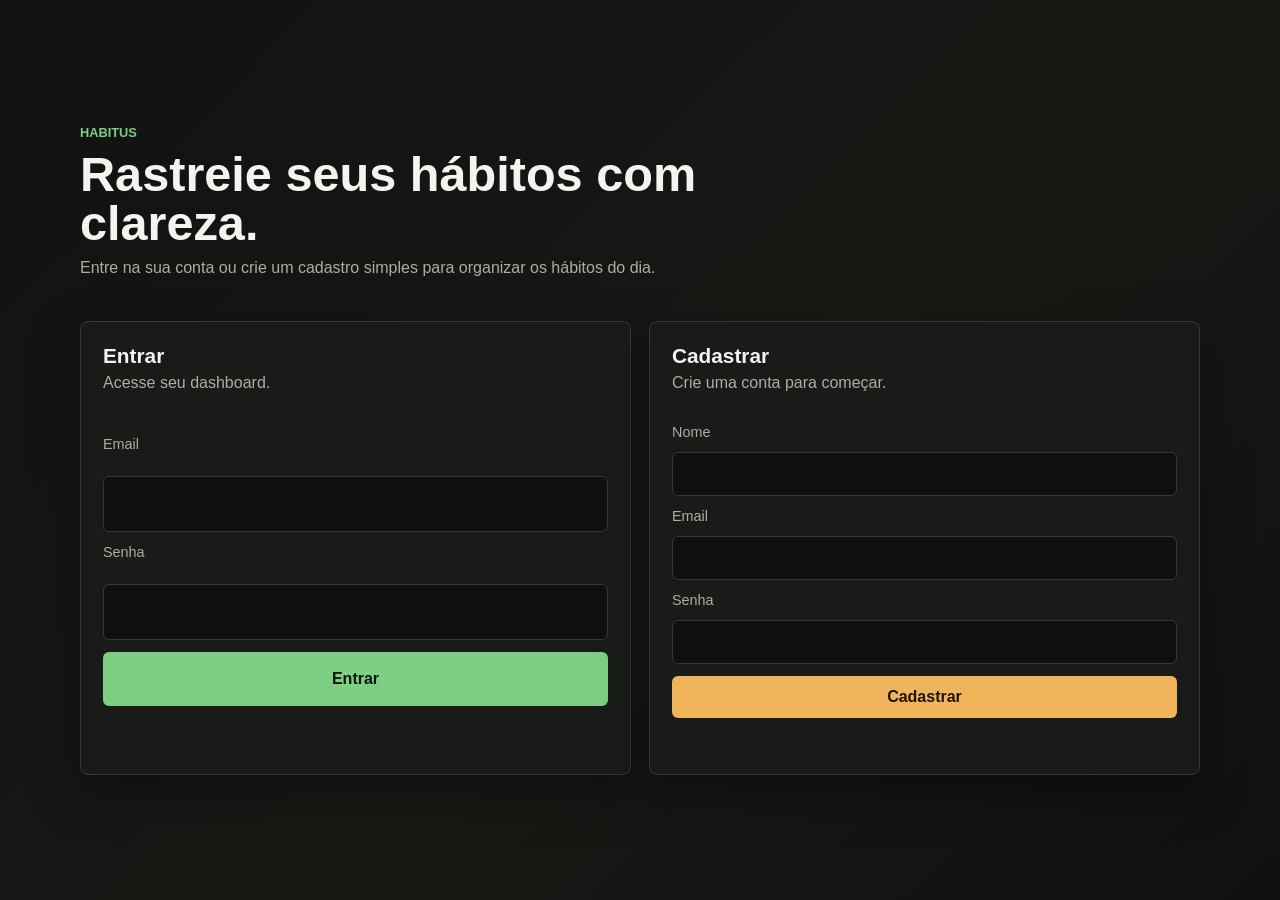
==== Habitus.Frontend/dashboard.html @ 4e9a1e24 "Front-end simples feito" ====
<!DOCTYPE html>
<html lang="pt-BR">
<head>
    <meta charset="UTF-8">
    <meta name="viewport" content="width=device-width, initial-scale=1.0">
    <title>Habitus - Dashboard</title>
    <link rel="stylesheet" href="css/style.css">
</head>
<body>
    <header class="topbar">
        <div>
            <p class="eyebrow">Dashboard</p>
            <h1>Olá, <span id="userName">usuário</span></h1>
        </div>
        <button id="logoutButton" class="ghost-button" type="button">Sair</button>
    </header>

    <main class="dashboard-shell">
        <section class="metrics-grid" aria-label="Métricas do dia">
            <article class="metric-card">
                <span>Total de hábitos</span>
                <strong id="totalHabitos">0</strong>
            </article>
            <article class="metric-card">
                <span>Concluídos</span>
                <strong id="habitosConcluidos">0</strong>
            </article>
            <article class="metric-card">
                <span>Taxa de conclusão</span>
                <strong id="taxaConclusao">0%</strong>
            </article>
        </section>

        <section class="content-grid">
            <form id="habitForm" class="panel form-panel">
                <div class="section-heading">
                    <h2 id="habitFormTitle">Novo hábito</h2>
                    <p>Defina um hábito para uma data específica.</p>
                </div>

                <input id="habitId" type="hidden">

                <label for="habitNome">Nome</label>
                <input id="habitNome" name="nome" type="text" required>

                <label for="habitDescricao">Descrição</label>
                <textarea id="habitDescricao" name="descricao" rows="4" required></textarea>

                <label for="habitData">Data</label>
                <input id="habitData" name="data" type="date" required>

                <div class="button-row">
                    <button id="saveHabitButton" type="submit">Salvar</button>
                    <button id="cancelEditButton" class="ghost-button hidden" type="button">Cancelar</button>
                </div>

                <p id="habitMessage" class="message" role="status"></p>
            </form>

            <section class="panel habits-panel">
                <div class="section-heading row-heading">
                    <div>
                        <h2>Meus hábitos</h2>
                        <p>Itens vinculados ao usuário logado.</p>
                    </div>
                    <button id="refreshButton" class="ghost-button" type="button">Atualizar</button>
                </div>

                <div id="habitsList" class="habits-list" aria-live="polite"></div>
            </section>
        </section>
    </main>

    <script src="js/api.js"></script>
    <script src="js/dashboard.js"></script>
</body>
</html>
---- Habitus.Frontend/css/style.css ----
:root {
    color-scheme: dark;
    --bg: #111211;
    --surface: #1a1c1a;
    --surface-strong: #232620;
    --border: #34382f;
    --text: #f2f4ef;
    --muted: #a9b0a2;
    --accent: #7ccf83;
    --accent-strong: #5bbf65;
    --warning: #f0b45b;
    --danger: #ef6a5f;
    --shadow: rgba(0, 0, 0, 0.35);
}

* {
    box-sizing: border-box;
}

body {
    min-height: 100vh;
    margin: 0;
    background: linear-gradient(135deg, #111211 0%, #171915 55%, #10110f 100%);
    color: var(--text);
    font-family: Arial, Helvetica, sans-serif;
}

.auth-page {
    display: grid;
    place-items: center;
    padding: 32px 18px;
}

.auth-shell,
.dashboard-shell,
.topbar {
    width: min(1120px, 100%);
    margin: 0 auto;
}

.auth-shell {
    display: grid;
    gap: 28px;
}

.brand-panel {
    max-width: 720px;
}

.eyebrow {
    margin: 0 0 10px;
    color: var(--accent);
    font-size: 0.8rem;
    font-weight: 700;
    letter-spacing: 0;
    text-transform: uppercase;
}

h1,
h2,
p {
    margin-top: 0;
}

h1 {
    margin-bottom: 12px;
    font-size: clamp(2rem, 3.8vw, 4rem);
    line-height: 1;
}

h2 {
    margin-bottom: 6px;
    font-size: 1.3rem;
}

.muted,
.section-heading p,
.metric-card span,
.habit-meta {
    color: var(--muted);
}

.auth-grid,
.content-grid,
.metrics-grid {
    display: grid;
    gap: 18px;
}

.auth-grid {
    grid-template-columns: repeat(2, minmax(0, 1fr));
}

.content-grid {
    grid-template-columns: minmax(280px, 380px) minmax(0, 1fr);
    align-items: start;
}

.metrics-grid {
    grid-template-columns: repeat(3, minmax(0, 1fr));
    margin-bottom: 18px;
}

.panel,
.metric-card {
    border: 1px solid var(--border);
    border-radius: 8px;
    background: rgba(26, 28, 26, 0.92);
    box-shadow: 0 18px 50px var(--shadow);
}

.form-panel {
    display: grid;
    gap: 12px;
    padding: 22px;
}

.habits-panel {
    padding: 22px;
}

.section-heading {
    margin-bottom: 4px;
}

.row-heading,
.topbar,
.habit-actions,
.button-row,
.habit-status-row {
    display: flex;
    align-items: center;
    gap: 12px;
}

.row-heading,
.topbar {
    justify-content: space-between;
}

.topbar {
    padding: 28px 18px 18px;
}

.dashboard-shell {
    padding: 0 18px 36px;
}

label {
    color: var(--muted);
    font-size: 0.9rem;
}

input,
textarea {
    width: 100%;
    border: 1px solid var(--border);
    border-radius: 6px;
    background: #10110f;
    color: var(--text);
    font: inherit;
    padding: 12px 13px;
    outline: none;
}

input:focus,
textarea:focus {
    border-color: var(--accent);
    box-shadow: 0 0 0 3px rgba(124, 207, 131, 0.16);
}

button {
    border: 0;
    border-radius: 6px;
    background: var(--accent);
    color: #0d140e;
    cursor: pointer;
    font: inherit;
    font-weight: 700;
    min-height: 42px;
    padding: 10px 16px;
    transition: transform 0.16s ease, background 0.16s ease, border-color 0.16s ease;
}

button:hover {
    background: var(--accent-strong);
    transform: translateY(-1px);
}

button:disabled {
    cursor: wait;
    opacity: 0.7;
    transform: none;
}

.secondary-button {
    background: var(--warning);
    color: #1d1305;
}

.secondary-button:hover {
    background: #d9993d;
}

.ghost-button {
    border: 1px solid var(--border);
    background: transparent;
    color: var(--text);
}

.ghost-button:hover {
    border-color: var(--accent);
    background: rgba(124, 207, 131, 0.08);
}

.danger-button {
    background: transparent;
    border: 1px solid rgba(239, 106, 95, 0.55);
    color: #ffb7b0;
}

.danger-button:hover {
    background: rgba(239, 106, 95, 0.12);
}

.message {
    min-height: 22px;
    margin: 0;
    color: var(--muted);
    font-size: 0.92rem;
}

.message.success {
    color: var(--accent);
}

.message.error {
    color: #ff9d95;
}

.metric-card {
    display: grid;
    gap: 8px;
    padding: 18px;
}

.metric-card strong {
    font-size: 2rem;
}

.habits-list {
    display: grid;
    gap: 12px;
}

.habit-card {
    border: 1px solid var(--border);
    border-radius: 8px;
    background: var(--surface-strong);
    padding: 16px;
}

.habit-card.done {
    border-color: rgba(124, 207, 131, 0.52);
}

.habit-title {
    display: flex;
    justify-content: space-between;
    gap: 12px;
    margin-bottom: 8px;
}

.habit-title h3 {
    margin: 0;
    font-size: 1.05rem;
}

.status-pill {
    align-self: flex-start;
    border-radius: 999px;
    background: rgba(240, 180, 91, 0.14);
    color: #f8d39d;
    font-size: 0.78rem;
    padding: 5px 9px;
    white-space: nowrap;
}

.habit-card.done .status-pill {
    background: rgba(124, 207, 131, 0.14);
    color: #b9f2bd;
}

.habit-description {
    margin-bottom: 12px;
    color: #dce1d7;
}

.habit-actions {
    flex-wrap: wrap;
    justify-content: flex-end;
    margin-top: 14px;
}

.habit-actions button,
.button-row button {
    min-height: 38px;
}

.empty-state {
    border: 1px dashed var(--border);
    border-radius: 8px;
    color: var(--muted);
    padding: 28px;
    text-align: center;
}

.hidden {
    display: none;
}

@media (max-width: 820px) {
    .auth-grid,
    .content-grid,
    .metrics-grid {
        grid-template-columns: 1fr;
    }

    .topbar {
        align-items: flex-start;
        flex-direction: column;
    }

    .row-heading {
        align-items: flex-start;
        flex-direction: column;
    }
}
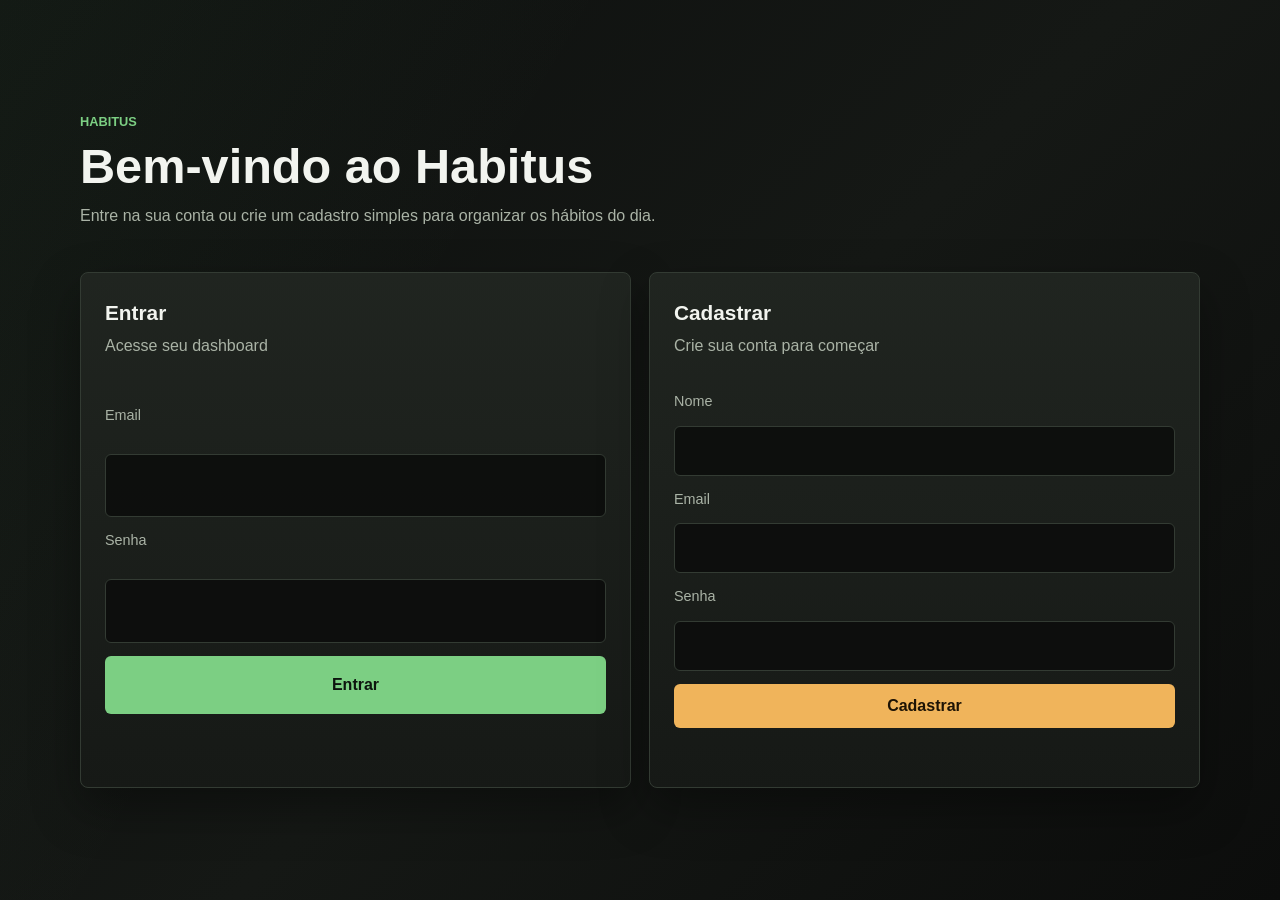
==== commit c51dbe1b: "Ajustes finais" ====
--- a/Habitus.Frontend/dashboard.html
+++ b/Habitus.Frontend/dashboard.html
@@ -7,10 +7,11 @@
     <link rel="stylesheet" href="css/style.css">
 </head>
 <body>
-    <header class="topbar">
+    <header class="topbar dashboard-hero">
         <div>
             <p class="eyebrow">Dashboard</p>
-            <h1>Olá, <span id="userName">usuário</span></h1>
+            <h1>Olá, <span id="userName">usuário</span> <span aria-hidden="true">👋</span></h1>
+            <p class="dashboard-subtitle">Organize seus hábitos e acompanhe seu progresso diário.</p>
         </div>
         <button id="logoutButton" class="ghost-button" type="button">Sair</button>
     </header>
@@ -18,24 +19,27 @@
     <main class="dashboard-shell">
         <section class="metrics-grid" aria-label="Métricas do dia">
             <article class="metric-card">
-                <span>Total de hábitos</span>
+                <span>Hábitos de hoje</span>
                 <strong id="totalHabitos">0</strong>
             </article>
             <article class="metric-card">
-                <span>Concluídos</span>
+                <span>Concluídos hoje</span>
                 <strong id="habitosConcluidos">0</strong>
             </article>
             <article class="metric-card">
-                <span>Taxa de conclusão</span>
+                <span>Progresso diário</span>
                 <strong id="taxaConclusao">0%</strong>
+                <div class="metric-progress" aria-hidden="true">
+                    <span id="metricProgressBar"></span>
+                </div>
             </article>
         </section>
 
         <section class="content-grid">
             <form id="habitForm" class="panel form-panel">
                 <div class="section-heading">
-                    <h2 id="habitFormTitle">Novo hábito</h2>
-                    <p>Defina um hábito para uma data específica.</p>
+                    <h2 id="habitFormTitle">Cadastrar hábito</h2>
+                    <p>Adicione uma atividade para acompanhar sua rotina.</p>
                 </div>
 
                 <input id="habitId" type="hidden">
@@ -50,7 +54,7 @@
                 <input id="habitData" name="data" type="date" required>
 
                 <div class="button-row">
-                    <button id="saveHabitButton" type="submit">Salvar</button>
+                    <button id="saveHabitButton" type="submit">Salvar hábito</button>
                     <button id="cancelEditButton" class="ghost-button hidden" type="button">Cancelar</button>
                 </div>
 
@@ -61,7 +65,7 @@
                 <div class="section-heading row-heading">
                     <div>
                         <h2>Meus hábitos</h2>
-                        <p>Itens vinculados ao usuário logado.</p>
+                        <p>Veja, edite e conclua as atividades da sua rotina.</p>
                     </div>
                     <button id="refreshButton" class="ghost-button" type="button">Atualizar</button>
                 </div>
--- a/Habitus.Frontend/css/style.css
+++ b/Habitus.Frontend/css/style.css
@@ -1,13 +1,14 @@
 :root {
     color-scheme: dark;
-    --bg: #111211;
-    --surface: #1a1c1a;
-    --surface-strong: #232620;
-    --border: #34382f;
+    --bg: #0e100f;
+    --surface: #181b19;
+    --surface-strong: #20251f;
+    --border: #333b33;
     --text: #f2f4ef;
-    --muted: #a9b0a2;
+    --muted: #aab3a6;
     --accent: #7ccf83;
     --accent-strong: #5bbf65;
+    --info: #8eb8ff;
     --warning: #f0b45b;
     --danger: #ef6a5f;
     --shadow: rgba(0, 0, 0, 0.35);
@@ -20,9 +21,12 @@
 body {
     min-height: 100vh;
     margin: 0;
-    background: linear-gradient(135deg, #111211 0%, #171915 55%, #10110f 100%);
+    background:
+        linear-gradient(120deg, rgba(124, 207, 131, 0.06), transparent 34%),
+        linear-gradient(135deg, #0d0f0e 0%, #151815 52%, #0c0d0c 100%);
     color: var(--text);
     font-family: Arial, Helvetica, sans-serif;
+    line-height: 1.5;
 }
 
 .auth-page {
@@ -65,7 +69,7 @@
 h1 {
     margin-bottom: 12px;
     font-size: clamp(2rem, 3.8vw, 4rem);
-    line-height: 1;
+    line-height: 1.04;
 }
 
 h2 {
@@ -73,9 +77,21 @@
     font-size: 1.3rem;
 }
 
+.dashboard-hero h1 {
+    margin-bottom: 8px;
+    font-size: clamp(2rem, 4vw, 3.4rem);
+}
+
+.dashboard-subtitle {
+    max-width: 560px;
+    margin-bottom: 0;
+    color: #c9d0c4;
+    font-size: 1.02rem;
+}
+
 .muted,
 .section-heading p,
-.metric-card span,
+.metric-card > span,
 .habit-meta {
     color: var(--muted);
 }
@@ -92,31 +108,32 @@
 }
 
 .content-grid {
-    grid-template-columns: minmax(280px, 380px) minmax(0, 1fr);
+    grid-template-columns: minmax(300px, 370px) minmax(0, 1fr);
     align-items: start;
 }
 
 .metrics-grid {
     grid-template-columns: repeat(3, minmax(0, 1fr));
-    margin-bottom: 18px;
+    margin-bottom: 20px;
 }
 
 .panel,
 .metric-card {
     border: 1px solid var(--border);
     border-radius: 8px;
-    background: rgba(26, 28, 26, 0.92);
-    box-shadow: 0 18px 50px var(--shadow);
+    background: linear-gradient(180deg, rgba(33, 38, 33, 0.94), rgba(22, 25, 22, 0.96));
+    box-shadow: 0 20px 48px var(--shadow);
 }
 
 .form-panel {
     display: grid;
-    gap: 12px;
-    padding: 22px;
+    gap: 13px;
+    padding: 24px;
 }
 
 .habits-panel {
-    padding: 22px;
+    min-width: 0;
+    padding: 24px;
 }
 
 .section-heading {
@@ -139,11 +156,11 @@
 }
 
 .topbar {
-    padding: 28px 18px 18px;
+    padding: 34px 18px 22px;
 }
 
 .dashboard-shell {
-    padding: 0 18px 36px;
+    padding: 0 18px 42px;
 }
 
 label {
@@ -156,15 +173,17 @@
     width: 100%;
     border: 1px solid var(--border);
     border-radius: 6px;
-    background: #10110f;
+    background: rgba(12, 14, 12, 0.92);
     color: var(--text);
     font: inherit;
     padding: 12px 13px;
     outline: none;
+    transition: border-color 0.16s ease, box-shadow 0.16s ease, background 0.16s ease;
 }
 
 input:focus,
 textarea:focus {
+    background: #0f120f;
     border-color: var(--accent);
     box-shadow: 0 0 0 3px rgba(124, 207, 131, 0.16);
 }
@@ -180,6 +199,7 @@
     min-height: 42px;
     padding: 10px 16px;
     transition: transform 0.16s ease, background 0.16s ease, border-color 0.16s ease;
+    white-space: nowrap;
 }
 
 button:hover {
@@ -239,72 +259,200 @@
 }
 
 .metric-card {
-    display: grid;
-    gap: 8px;
-    padding: 18px;
+    position: relative;
+    display: grid;
+    gap: 10px;
+    min-height: 132px;
+    overflow: hidden;
+    padding: 20px;
+}
+
+.metric-card::before {
+    content: "";
+    position: absolute;
+    inset: 0 0 auto;
+    height: 3px;
+    background: linear-gradient(90deg, var(--accent), var(--info));
+    opacity: 0.9;
+}
+
+.metric-card > span {
+    font-size: 0.85rem;
+    font-weight: 700;
+    text-transform: uppercase;
 }
 
 .metric-card strong {
-    font-size: 2rem;
+    font-size: 2.25rem;
+    line-height: 1;
+}
+
+.metric-progress {
+    align-self: end;
+    height: 8px;
+    overflow: hidden;
+    border-radius: 999px;
+    background: rgba(255, 255, 255, 0.08);
+}
+
+.metric-progress span {
+    display: block;
+    width: 0;
+    height: 100%;
+    border-radius: inherit;
+    background: linear-gradient(90deg, var(--accent), #a8df6f);
+    transition: width 0.25s ease;
 }
 
 .habits-list {
     display: grid;
-    gap: 12px;
+    gap: 14px;
 }
 
 .habit-card {
+    position: relative;
+    display: grid;
+    gap: 14px;
     border: 1px solid var(--border);
     border-radius: 8px;
-    background: var(--surface-strong);
-    padding: 16px;
+    background:
+        linear-gradient(90deg, rgba(240, 180, 91, 0.08), transparent 36%),
+        var(--surface-strong);
+    padding: 18px 18px 16px;
+    overflow: hidden;
+    transition: border-color 0.16s ease, transform 0.16s ease, background 0.16s ease;
+}
+
+.habit-card::before {
+    content: "";
+    position: absolute;
+    inset: 0 auto 0 0;
+    width: 4px;
+    background: rgba(240, 180, 91, 0.85);
+}
+
+.habit-card:hover {
+    border-color: #495343;
+    transform: translateY(-1px);
 }
 
 .habit-card.done {
-    border-color: rgba(124, 207, 131, 0.52);
+    border-color: rgba(124, 207, 131, 0.72);
+    background:
+        linear-gradient(90deg, rgba(124, 207, 131, 0.14), transparent 40%),
+        var(--surface-strong);
+    box-shadow: 0 18px 40px rgba(27, 86, 34, 0.12);
+}
+
+.habit-card.done::before {
+    background: var(--accent);
 }
 
 .habit-title {
     display: flex;
+    align-items: flex-start;
     justify-content: space-between;
     gap: 12px;
-    margin-bottom: 8px;
+}
+
+.habit-title > div {
+    min-width: 0;
+}
+
+.habit-label {
+    display: inline-block;
+    margin-bottom: 3px;
+    color: var(--muted);
+    font-size: 0.72rem;
+    font-weight: 700;
+    text-transform: uppercase;
 }
 
 .habit-title h3 {
     margin: 0;
-    font-size: 1.05rem;
+    font-size: 1.1rem;
+    line-height: 1.25;
+    overflow-wrap: anywhere;
 }
 
 .status-pill {
     align-self: flex-start;
+    display: inline-flex;
+    align-items: center;
+    gap: 7px;
     border-radius: 999px;
     background: rgba(240, 180, 91, 0.14);
     color: #f8d39d;
-    font-size: 0.78rem;
-    padding: 5px 9px;
+    font-size: 0.8rem;
+    font-weight: 700;
+    padding: 6px 10px;
     white-space: nowrap;
 }
 
-.habit-card.done .status-pill {
+.status-dot {
+    width: 8px;
+    height: 8px;
+    border-radius: 999px;
+    background: var(--warning);
+    box-shadow: 0 0 0 3px rgba(240, 180, 91, 0.12);
+}
+
+.status-pill.completed {
     background: rgba(124, 207, 131, 0.14);
     color: #b9f2bd;
 }
 
+.status-pill.completed .status-dot {
+    background: var(--accent);
+    box-shadow: 0 0 0 3px rgba(124, 207, 131, 0.14);
+}
+
 .habit-description {
-    margin-bottom: 12px;
+    margin-bottom: 0;
     color: #dce1d7;
+    overflow-wrap: anywhere;
+}
+
+.habit-meta {
+    display: inline-flex;
+    align-items: center;
+    justify-self: flex-start;
+    gap: 9px;
+    border: 1px solid rgba(255, 255, 255, 0.08);
+    border-radius: 999px;
+    background: rgba(255, 255, 255, 0.04);
+    padding: 7px 10px;
+    font-size: 0.86rem;
+}
+
+.habit-meta strong {
+    color: var(--text);
+    font-weight: 700;
 }
 
 .habit-actions {
     flex-wrap: wrap;
     justify-content: flex-end;
-    margin-top: 14px;
+    margin-top: 0;
 }
 
 .habit-actions button,
 .button-row button {
     min-height: 38px;
+}
+
+.button-row {
+    flex-wrap: wrap;
+}
+
+.habit-card.done .toggle-button {
+    border: 1px solid rgba(124, 207, 131, 0.5);
+    background: rgba(124, 207, 131, 0.1);
+    color: #dff8e1;
+}
+
+.habit-card.done .toggle-button:hover {
+    background: rgba(124, 207, 131, 0.18);
 }
 
 .empty-state {
@@ -335,4 +483,29 @@
         align-items: flex-start;
         flex-direction: column;
     }
-}
+
+    .dashboard-hero .ghost-button,
+    .row-heading .ghost-button {
+        width: 100%;
+    }
+}
+
+@media (max-width: 560px) {
+    .form-panel,
+    .habits-panel {
+        padding: 20px;
+    }
+
+    .habit-title {
+        flex-direction: column;
+    }
+
+    .habit-actions {
+        justify-content: stretch;
+    }
+
+    .habit-actions button,
+    .button-row button {
+        flex: 1 1 130px;
+    }
+}
